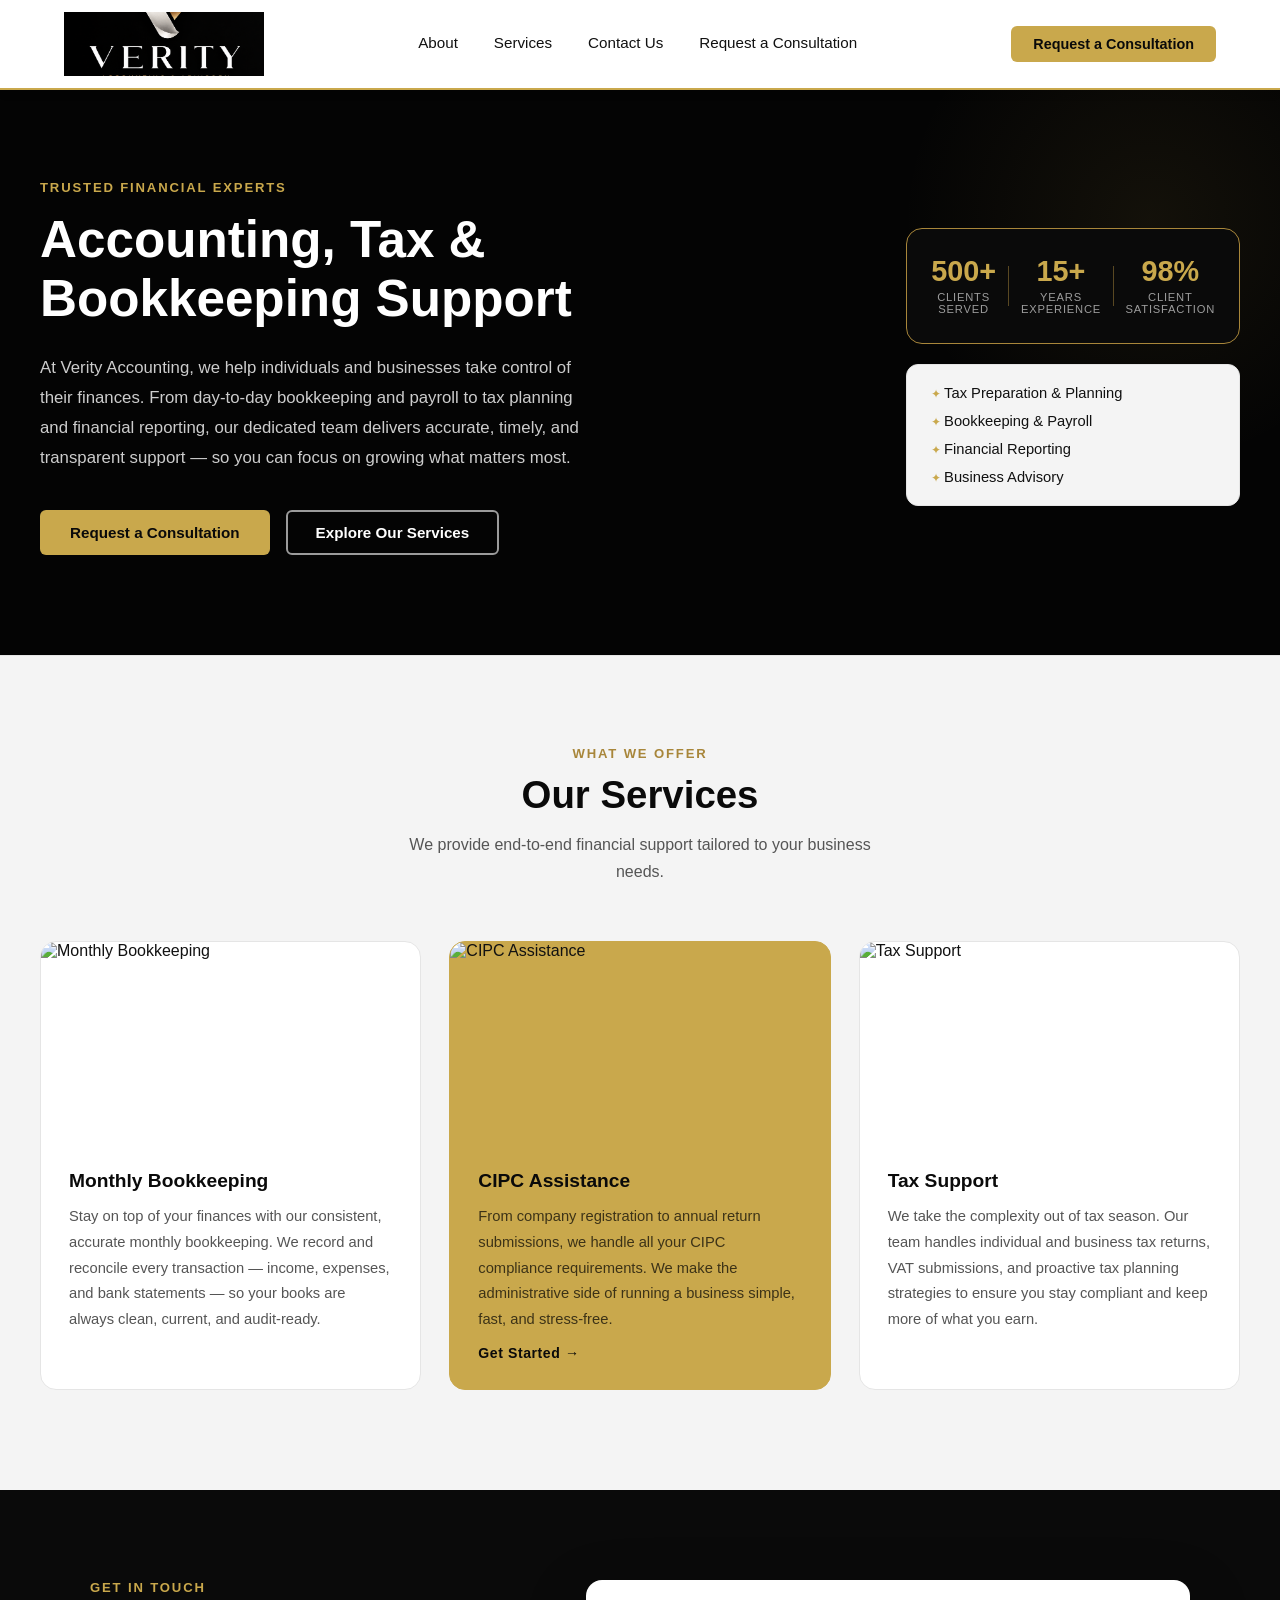
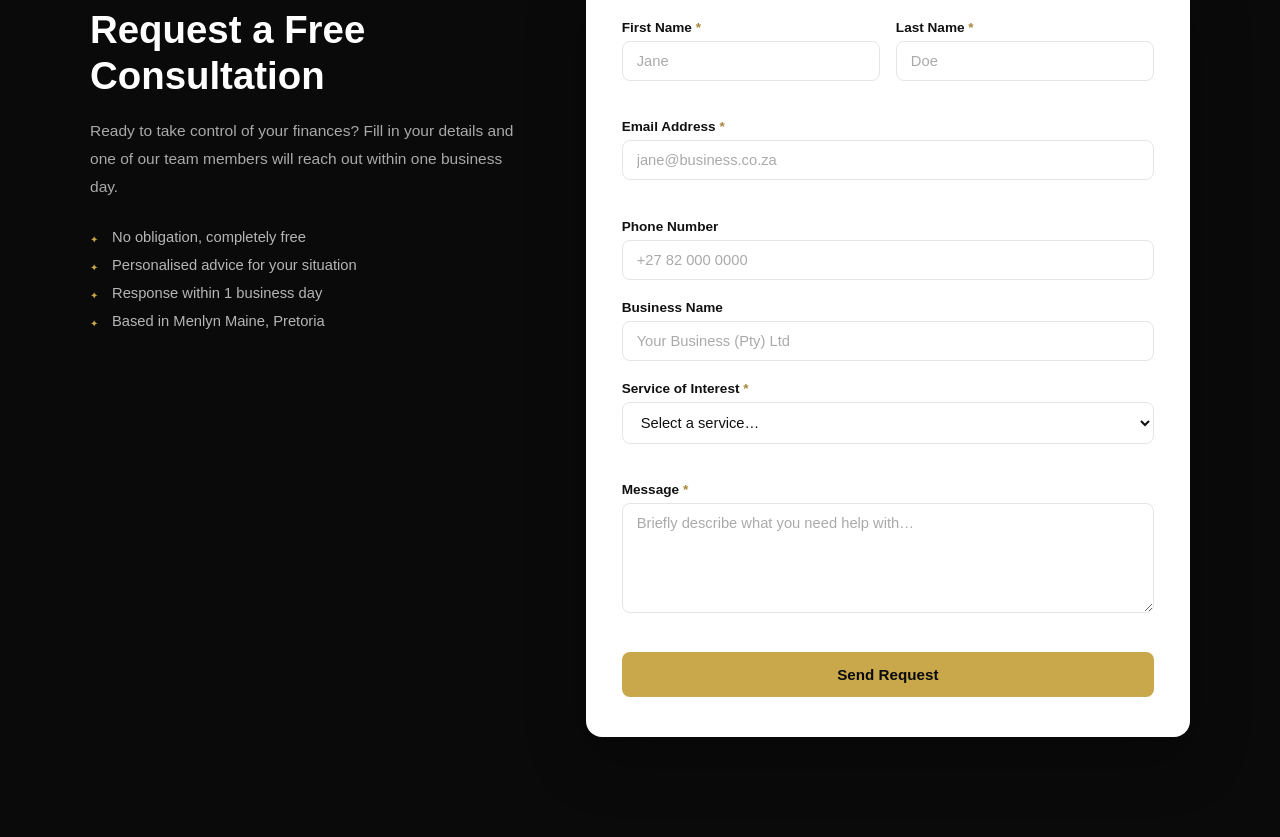
==== index.html @ c32ee987 "inital commit" ====
<!DOCTYPE html>
<html lang="en">
<head>
  <meta charset="UTF-8" />
  <meta name="viewport" content="width=device-width, initial-scale=1.0" />
  <title>Verity Accounting</title>
  <link rel="stylesheet" href="style.css" />
</head>
<body>

  <!-- ===== NAVBAR ===== -->
  <header class="navbar">
    <div class="navbar__container">

      <a href="#" class="navbar__logo">
        <img src="verity accounting firm.png" alt="Verity Accounting Firm" />
      </a>

      <nav class="navbar__links" id="navLinks">
        <a href="about.html">About</a>
        <a href="services.html">Services</a>
        <a href="#contact">Contact Us</a>
        <a href="#consultation" class="mobile-cta">Request a Consultation</a>
      </nav>

      <a href="#consultation" class="navbar__cta">Request a Consultation</a>

      <button class="navbar__toggle" id="navToggle" aria-label="Toggle navigation">
        <span></span>
        <span></span>
        <span></span>
      </button>

    </div>
  </header>

  <!-- ===== HERO ===== -->
  <!-- Photo: Scott Graham / Unsplash (office desk with financials) -->
  <section class="hero" id="home" style="background-image: url('https://images.unsplash.com/photo-1554224155-6726b3ff858f?w=1600&auto=format&fit=crop&q=80');">
    <div class="hero__overlay"></div>
    <div class="hero__container">
      <div class="hero__content">
        <p class="hero__eyebrow">Trusted Financial Experts</p>
        <h1 class="hero__heading">
          Accounting, Tax &amp;<br />Bookkeeping Support
        </h1>
        <p class="hero__description">
          At Verity Accounting, we help individuals and businesses take control of their finances.
          From day-to-day bookkeeping and payroll to tax planning and financial reporting, our
          dedicated team delivers accurate, timely, and transparent support — so you can focus
          on growing what matters most.
        </p>
        <div class="hero__actions">
          <a href="#consultation" class="hero__cta-primary">Request a Consultation</a>
          <a href="services.html" class="hero__cta-secondary">Explore Our Services</a>
        </div>
      </div>

      <!-- Stat block -->
      <div class="hero__visual">
        <div class="hero__card">
          <div class="hero__stat">
            <span class="hero__stat-number">500+</span>
            <span class="hero__stat-label">Clients Served</span>
          </div>
          <div class="hero__divider"></div>
          <div class="hero__stat">
            <span class="hero__stat-number">15+</span>
            <span class="hero__stat-label">Years Experience</span>
          </div>
          <div class="hero__divider"></div>
          <div class="hero__stat">
            <span class="hero__stat-number">98%</span>
            <span class="hero__stat-label">Client Satisfaction</span>
          </div>
        </div>
        <ul class="hero__checklist">
          <li>Tax Preparation &amp; Planning</li>
          <li>Bookkeeping &amp; Payroll</li>
          <li>Financial Reporting</li>
          <li>Business Advisory</li>
        </ul>
      </div>
    </div>
  </section>

  <!-- ===== SERVICES ===== -->
  <section class="services" id="services">
    <div class="services__container">

      <div class="services__header">
        <p class="services__eyebrow">What We Offer</p>
        <h2 class="services__heading">Our Services</h2>
        <p class="services__subtext">
          We provide end-to-end financial support tailored to your business needs.
        </p>
      </div>

      <div class="services__grid">

        <!-- Card 1 — Photo: Mika Baumeister / Unsplash (spreadsheets) -->
        <div class="service-card">
          <div class="service-card__img">
            <img src="https://images.unsplash.com/photo-1460925895917-afdab827c52f?w=600&auto=format&fit=crop&q=80" alt="Monthly Bookkeeping" />
          </div>
          <div class="service-card__body">
            <h3 class="service-card__title">Monthly Bookkeeping</h3>
            <p class="service-card__desc">
              Stay on top of your finances with our consistent, accurate monthly bookkeeping.
              We record and reconcile every transaction — income, expenses, and bank statements —
              so your books are always clean, current, and audit-ready.
            </p>
          </div>
        </div>

        <!-- Card 2 — featured — Photo: Cytonn Photography / Unsplash (business meeting) -->
        <div class="service-card service-card--featured">
          <div class="service-card__img">
            <img src="https://images.unsplash.com/photo-1542744173-8e7e53415bb0?w=600&auto=format&fit=crop&q=80" alt="CIPC Assistance" />
          </div>
          <div class="service-card__body">
            <h3 class="service-card__title">CIPC Assistance</h3>
            <p class="service-card__desc">
              From company registration to annual return submissions, we handle all your CIPC
              compliance requirements. We make the administrative side of running a business
              simple, fast, and stress-free.
            </p>
            <a href="#consultation" class="service-card__link">Get Started →</a>
          </div>
        </div>

        <!-- Card 3 — Photo: Nataliya Vaitkevich / Pexels (tax documents) -->
        <div class="service-card">
          <div class="service-card__img">
            <img src="https://images.unsplash.com/photo-1586281380349-632531db7ed4?w=600&auto=format&fit=crop&q=80" alt="Tax Support" />
          </div>
          <div class="service-card__body">
            <h3 class="service-card__title">Tax Support</h3>
            <p class="service-card__desc">
              We take the complexity out of tax season. Our team handles individual and business
              tax returns, VAT submissions, and proactive tax planning strategies to ensure
              you stay compliant and keep more of what you earn.
            </p>
          </div>
        </div>

      </div>
    </div>
  </section>

  <!-- ===== CONSULTATION FORM ===== -->
  <section class="consultation" id="consultation">
    <div class="consultation__container">

      <div class="consultation__info">
        <p class="consultation__eyebrow">Get In Touch</p>
        <h2 class="consultation__heading">Request a Free Consultation</h2>
        <p class="consultation__text">
          Ready to take control of your finances? Fill in your details and one of our
          team members will reach out within one business day.
        </p>
        <ul class="consultation__benefits">
          <li>No obligation, completely free</li>
          <li>Personalised advice for your situation</li>
          <li>Response within 1 business day</li>
          <li>Based in Menlyn Maine, Pretoria</li>
        </ul>
      </div>

      <div class="consultation__form-wrap">
        <form class="consult-form" id="consultForm" novalidate>

          <div class="consult-form__row">
            <div class="consult-form__field">
              <label for="firstName">First Name <span aria-hidden="true">*</span></label>
              <input type="text" id="firstName" name="firstName" placeholder="Jane" required />
              <span class="consult-form__error" id="firstNameError"></span>
            </div>
            <div class="consult-form__field">
              <label for="lastName">Last Name <span aria-hidden="true">*</span></label>
              <input type="text" id="lastName" name="lastName" placeholder="Doe" required />
              <span class="consult-form__error" id="lastNameError"></span>
            </div>
          </div>

          <div class="consult-form__field">
            <label for="email">Email Address <span aria-hidden="true">*</span></label>
            <input type="email" id="email" name="email" placeholder="jane@business.co.za" required />
            <span class="consult-form__error" id="emailError"></span>
          </div>

          <div class="consult-form__field">
            <label for="phone">Phone Number</label>
            <input type="tel" id="phone" name="phone" placeholder="+27 82 000 0000" />
          </div>

          <div class="consult-form__field">
            <label for="businessName">Business Name</label>
            <input type="text" id="businessName" name="businessName" placeholder="Your Business (Pty) Ltd" />
          </div>

          <div class="consult-form__field">
            <label for="service">Service of Interest <span aria-hidden="true">*</span></label>
            <select id="service" name="service" required>
              <option value="" disabled selected>Select a service…</option>
              <option value="Monthly Bookkeeping">Monthly Bookkeeping</option>
              <option value="Tax Support">Tax Support</option>
              <option value="CIPC Assistance">CIPC Assistance</option>
              <option value="Cloud Accounting">Cloud Accounting</option>
              <option value="Auditing & Assurance">Auditing &amp; Assurance</option>
              <option value="Advisory">Advisory</option>
              <option value="Virtual CFO Services">Virtual CFO Services</option>
              <option value="Other / Not Sure">Other / Not Sure</option>
            </select>
            <span class="consult-form__error" id="serviceError"></span>
          </div>

          <div class="consult-form__field">
            <label for="message">Message <span aria-hidden="true">*</span></label>
            <textarea id="message" name="message" rows="4" placeholder="Briefly describe what you need help with…" required></textarea>
            <span class="consult-form__error" id="messageError"></span>
          </div>

          <button type="submit" class="consult-form__submit" id="submitBtn">
            <span class="consult-form__submit-text">Send Request</span>
            <span class="consult-form__submit-loader" aria-hidden="true"></span>
          </button>

          <!-- Success / error feedback -->
          <div class="consult-form__feedback consult-form__feedback--success" id="formSuccess" role="alert" aria-live="polite" hidden>
            ✅ Thank you! We've received your request and will be in touch within one business day.
          </div>
          <div class="consult-form__feedback consult-form__feedback--error" id="formError" role="alert" aria-live="polite" hidden>
            ⚠️ Something went wrong. Please try again or email us directly.
          </div>

        </form>
      </div>

    </div>
  </section>

  <script type="module" src="script.js"></script>
</body>
</html>
---- style.css ----
/* ===== COLOUR TOKENS ===== */
:root {
  --black:       #0a0a0a;
  --black-soft:  #111111;
  --gold:        #c9a84c;
  --gold-light:  #e2c06a;
  --gold-dark:   #a8863a;
  --white:       #ffffff;
  --grey-light:  #f4f4f4;
  --grey-border: #e5e5e5;
  --text-main:   #111111;
  --text-muted:  #555555;
}

/* ===== RESET & BASE ===== */
*, *::before, *::after {
  box-sizing: border-box;
  margin: 0;
  padding: 0;
}

body {
  font-family: 'Segoe UI', Arial, sans-serif;
  background: var(--white);
  color: var(--text-main);
}

/* ===== NAVBAR ===== */
.navbar {
  position: sticky;
  top: 0;
  z-index: 1000;
  background: var(--white);
  border-bottom: 2px solid var(--gold);
  box-shadow: 0 2px 12px rgba(0, 0, 0, 0.06);
}

.navbar__container {
  max-width: 1200px;
  margin: 0 auto;
  padding: 0 24px;
  height: 88px;
  display: flex;
  align-items: center;
  justify-content: space-between;
  gap: 24px;
}

/* Logo */
.navbar__logo img {
  height: 64px;
  width: 200px;
  display: block;
  object-fit: cover;
  object-position: center;
}

/* Nav links */
.navbar__links {
  display: flex;
  align-items: center;
  gap: 36px;
}

.navbar__links a {
  text-decoration: none;
  color: var(--text-main);
  font-size: 0.95rem;
  font-weight: 500;
  position: relative;
  padding-bottom: 4px;
  transition: color 0.25s;
}

/* Gold underline hover */
.navbar__links a::after {
  content: '';
  position: absolute;
  left: 0;
  bottom: 0;
  width: 0;
  height: 2px;
  background: var(--gold);
  border-radius: 2px;
  transition: width 0.25s ease;
}

.navbar__links a:hover {
  color: var(--gold-dark);
}

.navbar__links a:hover::after {
  width: 100%;
}

/* CTA Button */
.navbar__cta {
  text-decoration: none;
  background: var(--gold);
  color: var(--black);
  font-size: 0.9rem;
  font-weight: 700;
  padding: 10px 22px;
  border-radius: 6px;
  white-space: nowrap;
  transition: background 0.25s, transform 0.15s;
}

.navbar__cta:hover {
  background: var(--gold-light);
  transform: translateY(-1px);
}

.navbar__cta:active {
  transform: translateY(0);
}

/* ===== HAMBURGER (mobile) ===== */
.navbar__toggle {
  display: none;
  flex-direction: column;
  justify-content: center;
  gap: 5px;
  background: none;
  border: none;
  cursor: pointer;
  padding: 6px;
  width: 38px;
  height: 38px;
}

.navbar__toggle span {
  display: block;
  width: 24px;
  height: 2px;
  background: var(--black);
  border-radius: 2px;
  transition: transform 0.3s, opacity 0.3s;
}

/* Hamburger → X */
.navbar__toggle.open span:nth-child(1) {
  transform: translateY(7px) rotate(45deg);
}
.navbar__toggle.open span:nth-child(2) {
  opacity: 0;
}
.navbar__toggle.open span:nth-child(3) {
  transform: translateY(-7px) rotate(-45deg);
}

/* ===== RESPONSIVE NAVBAR ===== */
@media (max-width: 768px) {
  .navbar__toggle {
    display: flex;
  }

  .navbar__links {
    display: none;
    flex-direction: column;
    align-items: flex-start;
    gap: 0;
    position: absolute;
    top: 88px;
    left: 0;
    right: 0;
    background: var(--white);
    border-bottom: 2px solid var(--gold);
    padding: 16px 24px 20px;
  }

  .navbar__links.open {
    display: flex;
  }

  .navbar__links a {
    padding: 12px 0;
    width: 100%;
    border-bottom: 1px solid var(--grey-border);
    color: var(--text-main);
  }

  .navbar__links a:last-child {
    border-bottom: none;
  }

  .navbar__cta {
    display: none;
  }

  /* CTA inside mobile menu */
  .navbar__links .mobile-cta {
    display: inline-block;
    margin-top: 12px;
    background: var(--gold);
    color: var(--black);
    font-weight: 700;
    padding: 10px 20px;
    border-radius: 6px;
    text-align: center;
    width: 100%;
    border-bottom: none;
  }

  .navbar__links .mobile-cta:hover {
    background: var(--gold-light);
  }

  .navbar__links .mobile-cta::after {
    display: none;
  }
}

/* ===== HERO ===== */
.hero {
  background-color: var(--black);
  background-size: cover;
  background-position: center;
  background-repeat: no-repeat;
  color: var(--white);
  padding: 90px 24px 100px;
  overflow: hidden;
  position: relative;
  border-bottom: 1px solid var(--grey-border);
}

/* Dark overlay so text stays readable over photo */
.hero__overlay {
  position: absolute;
  inset: 0;
  background: rgba(0, 0, 0, 0.62);
  z-index: 0;
}

/* Subtle gold glow */
.hero::before {
  content: '';
  position: absolute;
  top: -120px;
  right: -120px;
  width: 500px;
  height: 500px;
  background: radial-gradient(circle, rgba(201,168,76,0.08) 0%, transparent 70%);
  pointer-events: none;
  z-index: 1;
}

.hero__container {
  max-width: 1200px;
  margin: 0 auto;
  display: flex;
  align-items: center;
  gap: 60px;
  position: relative;
  z-index: 2;
}

/* Left — text content */
.hero__content {
  flex: 1;
  min-width: 0;
}

.hero__eyebrow {
  font-size: 0.82rem;
  font-weight: 700;
  letter-spacing: 0.14em;
  text-transform: uppercase;
  color: var(--gold);
  margin-bottom: 16px;
}

.hero__heading {
  font-size: clamp(2rem, 4vw, 3.2rem);
  font-weight: 800;
  line-height: 1.15;
  margin-bottom: 24px;
  color: var(--white);
}

.hero__heading span {
  color: var(--gold);
}

.hero__description {
  font-size: 1.05rem;
  line-height: 1.8;
  color: rgba(255,255,255,0.8);
  max-width: 540px;
  margin-bottom: 36px;
}

/* CTA buttons */
.hero__actions {
  display: flex;
  flex-wrap: wrap;
  gap: 16px;
  align-items: center;
}

.hero__cta-primary {
  text-decoration: none;
  background: var(--gold);
  color: var(--black);
  font-size: 0.95rem;
  font-weight: 700;
  padding: 14px 30px;
  border-radius: 6px;
  transition: background 0.25s, transform 0.15s;
  white-space: nowrap;
}

.hero__cta-primary:hover {
  background: var(--gold-light);
  transform: translateY(-2px);
}

.hero__cta-primary:active {
  transform: translateY(0);
}

.hero__cta-secondary {
  text-decoration: none;
  color: var(--white);
  font-size: 0.95rem;
  font-weight: 600;
  border: 2px solid rgba(255,255,255,0.6);
  padding: 12px 28px;
  border-radius: 6px;
  transition: border-color 0.25s, color 0.25s, background 0.25s;
  white-space: nowrap;
}

.hero__cta-secondary:hover {
  border-color: var(--gold);
  color: var(--gold);
  background: rgba(201,168,76,0.08);
}

/* Right — visual panel */
.hero__visual {
  flex: 0 0 320px;
  display: flex;
  flex-direction: column;
  gap: 20px;
}

/* Stats card */
.hero__card {
  background: var(--black);
  border: 1px solid var(--gold-dark);
  border-radius: 16px;
  padding: 28px 24px;
  display: flex;
  justify-content: space-around;
  align-items: center;
  gap: 12px;
}

.hero__stat {
  text-align: center;
}

.hero__stat-number {
  display: block;
  font-size: 1.8rem;
  font-weight: 800;
  color: var(--gold);
  line-height: 1;
}

.hero__stat-label {
  display: block;
  font-size: 0.7rem;
  color: rgba(255,255,255,0.6);
  margin-top: 5px;
  text-transform: uppercase;
  letter-spacing: 0.07em;
}

.hero__divider {
  width: 1px;
  height: 40px;
  background: var(--gold-dark);
  opacity: 0.5;
}

/* Checklist */
.hero__checklist {
  list-style: none;
  background: var(--grey-light);
  border: 1px solid var(--grey-border);
  border-radius: 12px;
  padding: 20px 24px;
  display: flex;
  flex-direction: column;
  gap: 12px;
}

.hero__checklist li {
  font-size: 0.92rem;
  color: var(--text-main);
  font-weight: 500;
}

.hero__checklist li::before {
  content: '✦ ';
  color: var(--gold);
  font-size: 0.75rem;
}

/* ===== HERO RESPONSIVE ===== */
@media (max-width: 900px) {
  .hero__container {
    flex-direction: column;
    gap: 40px;
  }

  .hero__visual {
    flex: unset;
    width: 100%;
  }

  .hero__card {
    justify-content: space-evenly;
  }
}

@media (max-width: 480px) {
  .hero {
    padding: 60px 20px 70px;
  }

  .hero__actions {
    flex-direction: column;
    align-items: stretch;
  }

  .hero__cta-primary,
  .hero__cta-secondary {
    text-align: center;
  }
}

/* ===== SERVICES ===== */
.services {
  background: var(--grey-light);
  padding: 90px 24px 100px;
}

.services__container {
  max-width: 1200px;
  margin: 0 auto;
}

/* Section header */
.services__header {
  text-align: center;
  margin-bottom: 56px;
}

.services__eyebrow {
  font-size: 0.82rem;
  font-weight: 700;
  letter-spacing: 0.14em;
  text-transform: uppercase;
  color: var(--gold-dark);
  margin-bottom: 12px;
}

.services__heading {
  font-size: clamp(1.8rem, 3vw, 2.6rem);
  font-weight: 800;
  color: var(--black);
  margin-bottom: 14px;
}

.services__subtext {
  font-size: 1rem;
  color: var(--text-muted);
  max-width: 480px;
  margin: 0 auto;
  line-height: 1.7;
}

/* Cards grid */
.services__grid {
  display: grid;
  grid-template-columns: repeat(3, 1fr);
  gap: 28px;
}

/* Base card */
.service-card {
  background: var(--white);
  border: 1px solid var(--grey-border);
  border-radius: 16px;
  overflow: hidden;
  display: flex;
  flex-direction: column;
  transition: transform 0.25s, border-color 0.25s, box-shadow 0.25s;
}

.service-card:hover {
  transform: translateY(-6px);
  border-color: var(--gold);
  box-shadow: 0 12px 36px rgba(201, 168, 76, 0.15);
}

/* Card image */
.service-card__img {
  width: 100%;
  height: 200px;
  overflow: hidden;
}

.service-card__img img {
  width: 100%;
  height: 100%;
  object-fit: cover;
  display: block;
  transition: transform 0.4s ease;
}

.service-card:hover .service-card__img img {
  transform: scale(1.05);
}

/* Card body */
.service-card__body {
  padding: 28px;
  display: flex;
  flex-direction: column;
  gap: 12px;
  flex: 1;
}

/* Featured (middle) card */
.service-card--featured {
  background: var(--gold);
  border-color: var(--gold);
}

.service-card--featured:hover {
  border-color: var(--gold-light);
  box-shadow: 0 12px 36px rgba(201, 168, 76, 0.35);
}
.service-card__title {
  font-size: 1.2rem;
  font-weight: 700;
  color: var(--black);
}

.service-card--featured .service-card__title {
  color: var(--black);
}

/* Description */
.service-card__desc {
  font-size: 0.92rem;
  line-height: 1.75;
  color: var(--text-muted);
  flex: 1;
}

.service-card--featured .service-card__desc {
  color: rgba(0, 0, 0, 0.7);
}

/* Link */
.service-card__link {
  text-decoration: none;
  font-size: 0.88rem;
  font-weight: 700;
  color: var(--gold-dark);
  letter-spacing: 0.04em;
  transition: color 0.2s, letter-spacing 0.2s;
  align-self: flex-start;
}

.service-card__link:hover {
  color: var(--gold);
  letter-spacing: 0.08em;
}

.service-card--featured .service-card__link {
  color: var(--black);
}

.service-card--featured .service-card__link:hover {
  color: var(--black-soft);
}

/* ===== SERVICES RESPONSIVE ===== */
@media (max-width: 900px) {
  .services__grid {
    grid-template-columns: 1fr;
    max-width: 480px;
    margin: 0 auto;
  }
}

/* ===== CONSULTATION FORM ===== */
.consultation {
  background: var(--black);
  padding: 90px 24px 100px;
}

.consultation__container {
  max-width: 1100px;
  margin: 0 auto;
  display: grid;
  grid-template-columns: 1fr 1.4fr;
  gap: 64px;
  align-items: start;
}

/* Left info panel */
.consultation__eyebrow {
  font-size: 0.82rem;
  font-weight: 700;
  letter-spacing: 0.14em;
  text-transform: uppercase;
  color: var(--gold);
  margin-bottom: 12px;
}

.consultation__heading {
  font-size: clamp(1.7rem, 3vw, 2.4rem);
  font-weight: 800;
  color: var(--white);
  margin-bottom: 18px;
  line-height: 1.2;
}

.consultation__text {
  font-size: 0.97rem;
  line-height: 1.8;
  color: rgba(255,255,255,0.65);
  margin-bottom: 28px;
}

.consultation__benefits {
  list-style: none;
  display: flex;
  flex-direction: column;
  gap: 12px;
}

.consultation__benefits li {
  font-size: 0.92rem;
  color: rgba(255,255,255,0.7);
  padding-left: 22px;
  position: relative;
}

.consultation__benefits li::before {
  content: '✦';
  position: absolute;
  left: 0;
  color: var(--gold);
  font-size: 0.65rem;
  top: 4px;
}

/* Form wrapper */
.consultation__form-wrap {
  background: var(--white);
  border-radius: 16px;
  padding: 40px 36px;
  box-shadow: 0 20px 60px rgba(0,0,0,0.3);
}

/* Form layout */
.consult-form {
  display: flex;
  flex-direction: column;
  gap: 20px;
}

.consult-form__row {
  display: grid;
  grid-template-columns: 1fr 1fr;
  gap: 16px;
}

.consult-form__field {
  display: flex;
  flex-direction: column;
  gap: 6px;
}

.consult-form__field label {
  font-size: 0.85rem;
  font-weight: 600;
  color: var(--text-main);
}

.consult-form__field label span {
  color: var(--gold-dark);
}

.consult-form__field input,
.consult-form__field select,
.consult-form__field textarea {
  padding: 11px 14px;
  border: 1.5px solid var(--grey-border);
  border-radius: 8px;
  font-size: 0.92rem;
  font-family: inherit;
  color: var(--text-main);
  background: var(--white);
  transition: border-color 0.2s, box-shadow 0.2s;
  outline: none;
  width: 100%;
}

.consult-form__field input:focus,
.consult-form__field select:focus,
.consult-form__field textarea:focus {
  border-color: var(--gold);
  box-shadow: 0 0 0 3px rgba(201,168,76,0.15);
}

.consult-form__field input::placeholder,
.consult-form__field textarea::placeholder {
  color: #aaa;
}

.consult-form__field textarea {
  resize: vertical;
  min-height: 110px;
}

/* Inline errors */
.consult-form__error {
  font-size: 0.78rem;
  color: #c0392b;
  font-weight: 500;
  min-height: 1em;
}

/* Submit button */
.consult-form__submit {
  background: var(--gold);
  color: var(--black);
  font-size: 0.95rem;
  font-weight: 700;
  padding: 14px 24px;
  border: none;
  border-radius: 8px;
  cursor: pointer;
  transition: background 0.25s, transform 0.15s;
  display: flex;
  align-items: center;
  justify-content: center;
  gap: 10px;
  position: relative;
}

.consult-form__submit:hover:not(:disabled) {
  background: var(--gold-light);
  transform: translateY(-2px);
}

.consult-form__submit:disabled {
  opacity: 0.7;
  cursor: not-allowed;
}

/* Spinner */
.consult-form__submit-loader {
  display: none;
  width: 16px;
  height: 16px;
  border: 2px solid rgba(0,0,0,0.2);
  border-top-color: var(--black);
  border-radius: 50%;
  animation: spin 0.7s linear infinite;
}

.consult-form__submit.loading .consult-form__submit-loader {
  display: block;
}

@keyframes spin {
  to { transform: rotate(360deg); }
}

/* Feedback messages */
.consult-form__feedback {
  padding: 14px 16px;
  border-radius: 8px;
  font-size: 0.9rem;
  font-weight: 500;
  line-height: 1.6;
}

.consult-form__feedback--success {
  background: #eafaf1;
  border: 1px solid #a9dfbf;
  color: #1e8449;
}

.consult-form__feedback--error {
  background: #fdedec;
  border: 1px solid #f5b7b1;
  color: #c0392b;
}

/* ===== FORM RESPONSIVE ===== */
@media (max-width: 900px) {
  .consultation__container {
    grid-template-columns: 1fr;
    gap: 40px;
  }

  .consultation__form-wrap {
    padding: 28px 20px;
  }
}

@media (max-width: 520px) {
  .consult-form__row {
    grid-template-columns: 1fr;
  }
}
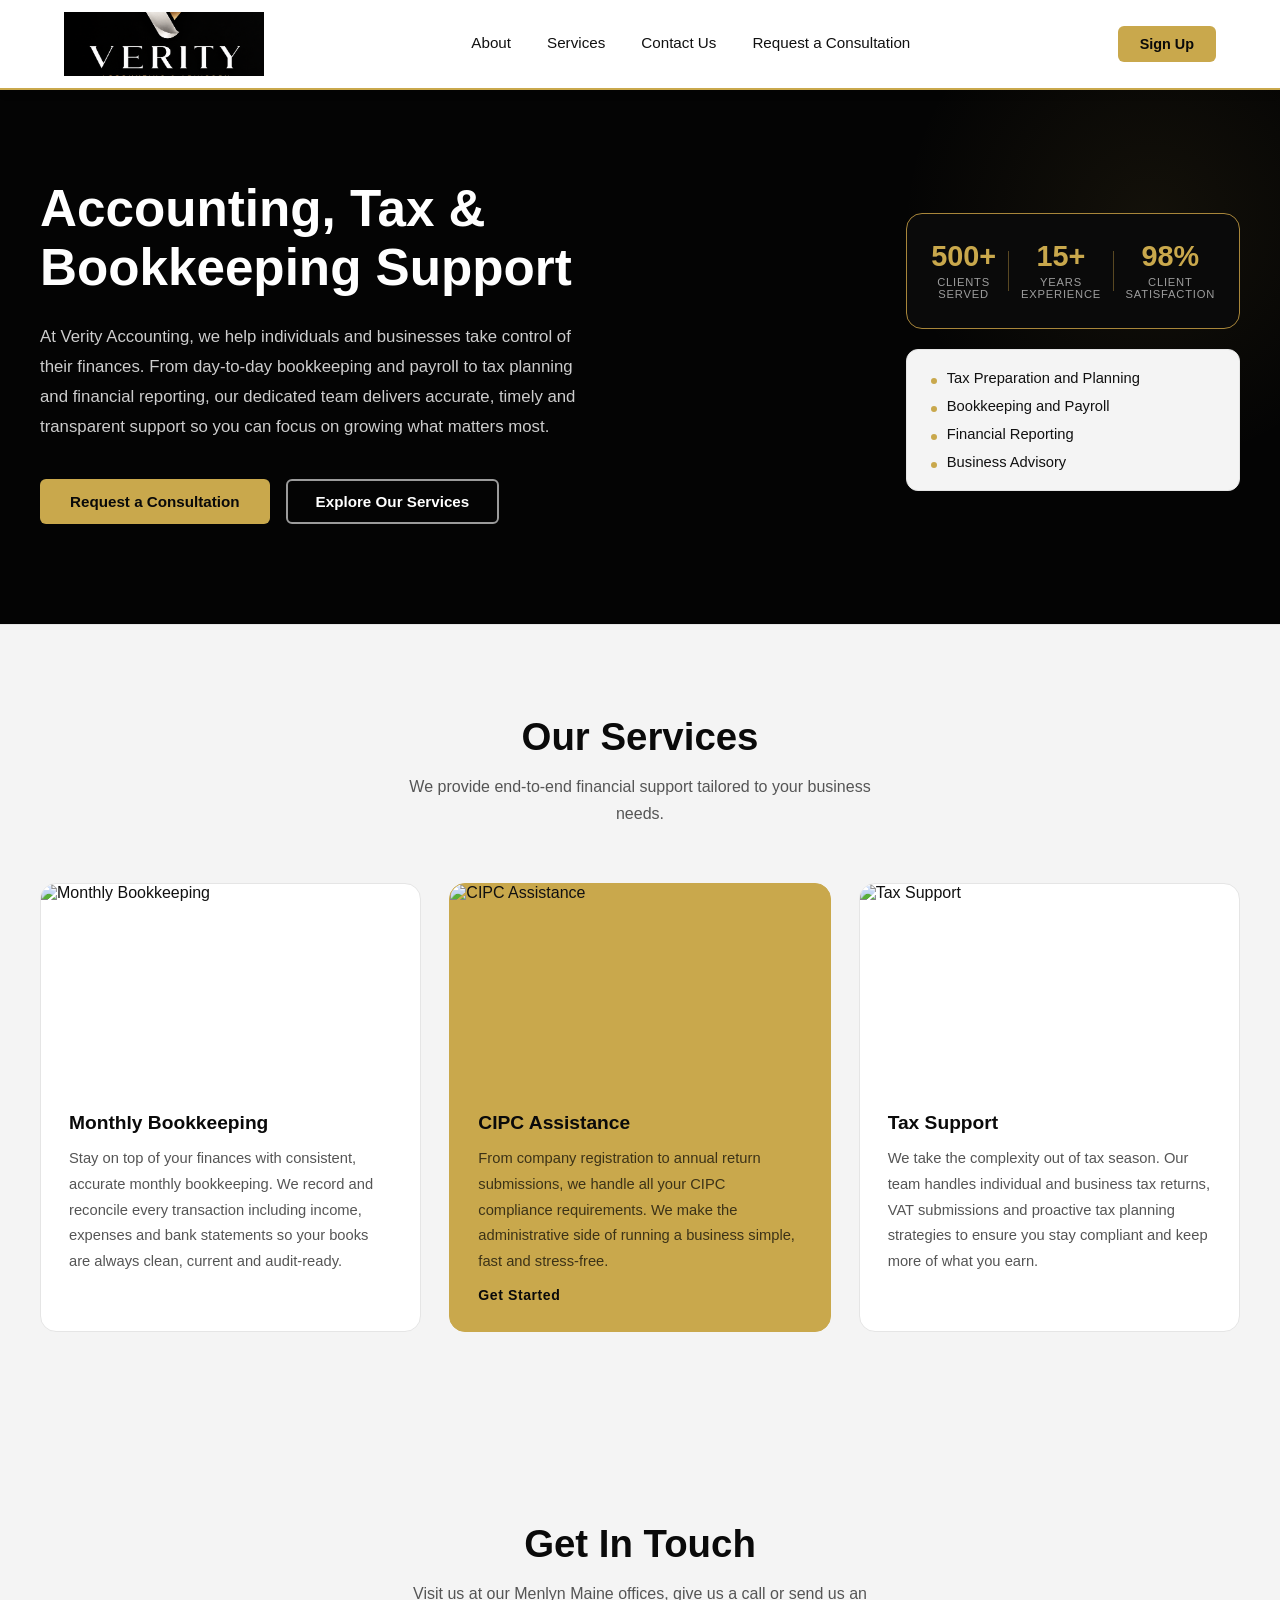
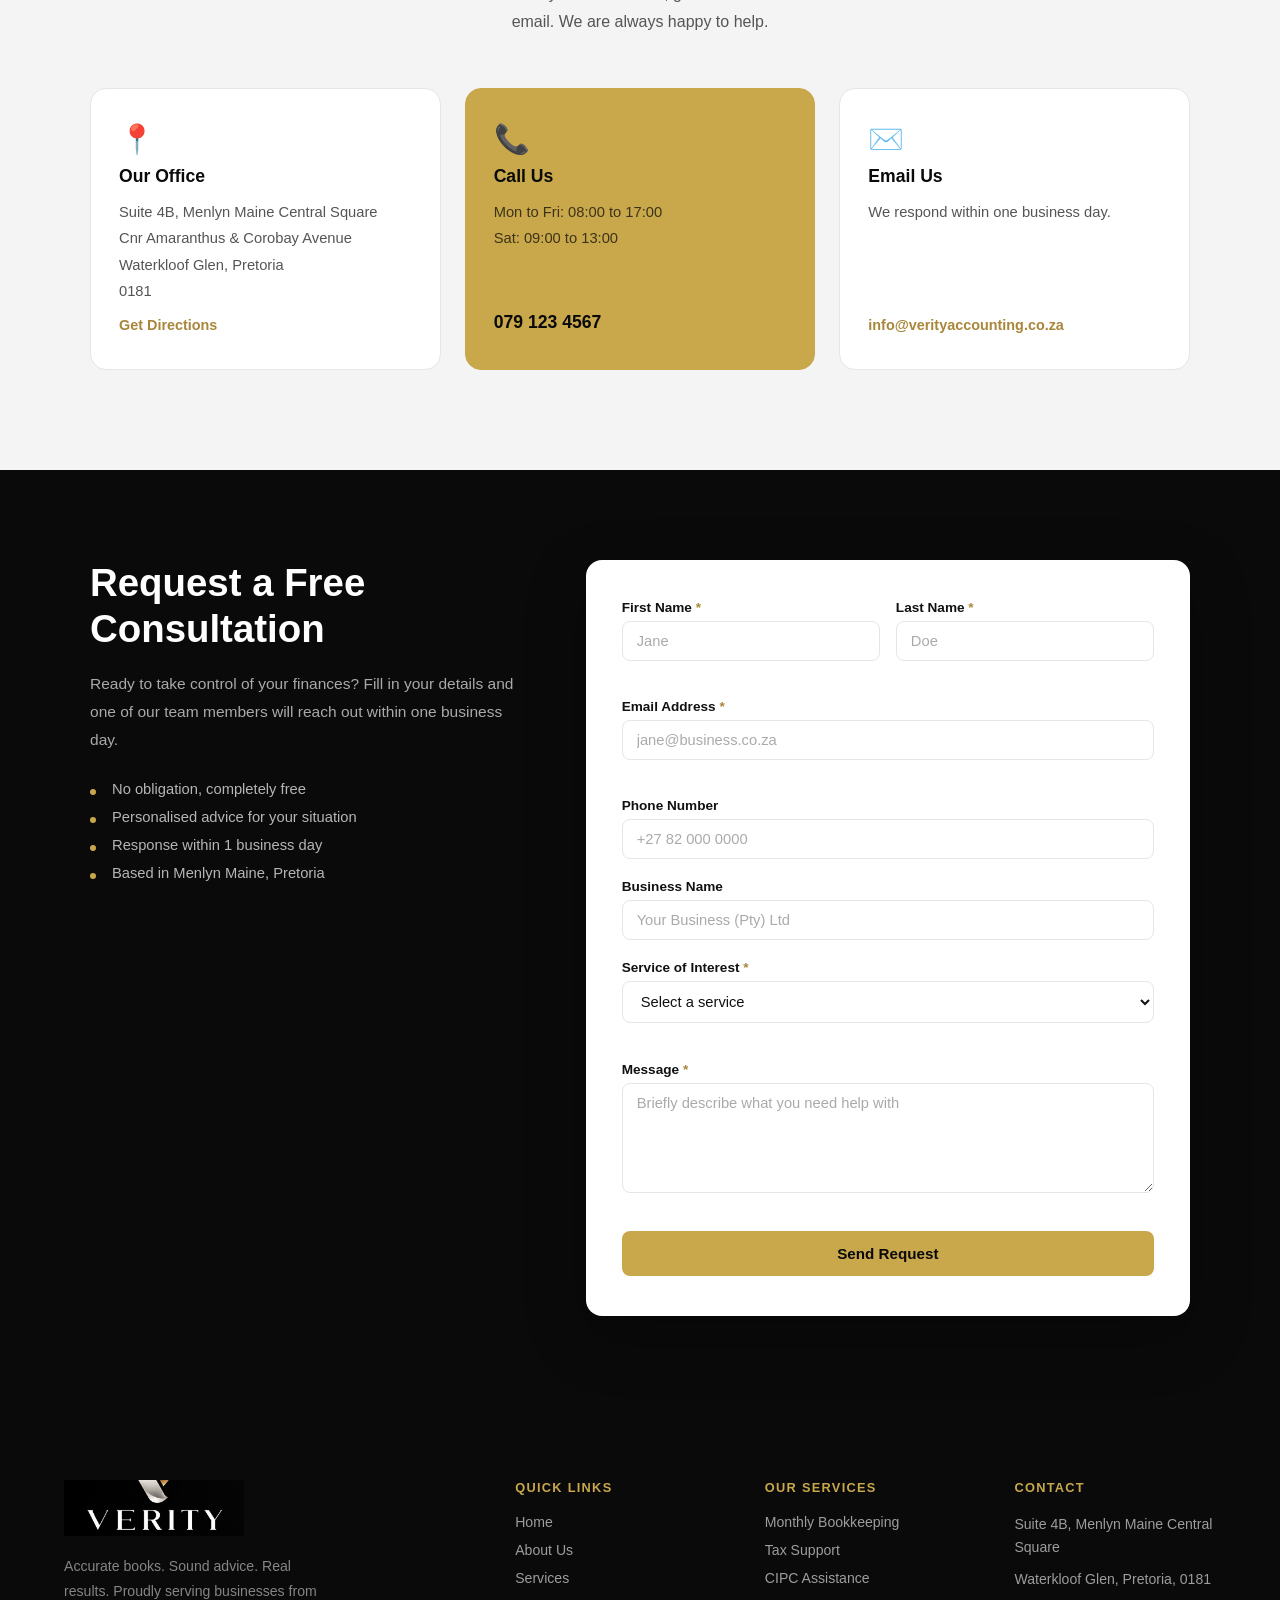
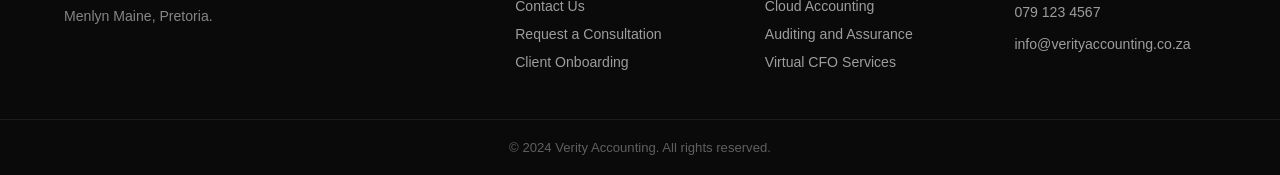
==== commit 80714d99: "added a form" ====
--- a/index.html
+++ b/index.html
@@ -8,7 +8,7 @@
 </head>
 <body>
 
-  <!-- ===== NAVBAR ===== -->
+  <!-- NAVBAR -->
   <header class="navbar">
     <div class="navbar__container">
 
@@ -23,7 +23,7 @@
         <a href="#consultation" class="mobile-cta">Request a Consultation</a>
       </nav>
 
-      <a href="#consultation" class="navbar__cta">Request a Consultation</a>
+      <a href="onboarding.html" class="navbar__cta">Sign Up</a>
 
       <button class="navbar__toggle" id="navToggle" aria-label="Toggle navigation">
         <span></span>
@@ -34,20 +34,18 @@
     </div>
   </header>
 
-  <!-- ===== HERO ===== -->
-  <!-- Photo: Scott Graham / Unsplash (office desk with financials) -->
+  <!-- HERO -->
   <section class="hero" id="home" style="background-image: url('https://images.unsplash.com/photo-1554224155-6726b3ff858f?w=1600&auto=format&fit=crop&q=80');">
     <div class="hero__overlay"></div>
     <div class="hero__container">
       <div class="hero__content">
-        <p class="hero__eyebrow">Trusted Financial Experts</p>
         <h1 class="hero__heading">
           Accounting, Tax &amp;<br />Bookkeeping Support
         </h1>
         <p class="hero__description">
           At Verity Accounting, we help individuals and businesses take control of their finances.
           From day-to-day bookkeeping and payroll to tax planning and financial reporting, our
-          dedicated team delivers accurate, timely, and transparent support — so you can focus
+          dedicated team delivers accurate, timely and transparent support so you can focus
           on growing what matters most.
         </p>
         <div class="hero__actions">
@@ -56,7 +54,6 @@
         </div>
       </div>
 
-      <!-- Stat block -->
       <div class="hero__visual">
         <div class="hero__card">
           <div class="hero__stat">
@@ -75,8 +72,8 @@
           </div>
         </div>
         <ul class="hero__checklist">
-          <li>Tax Preparation &amp; Planning</li>
-          <li>Bookkeeping &amp; Payroll</li>
+          <li>Tax Preparation and Planning</li>
+          <li>Bookkeeping and Payroll</li>
           <li>Financial Reporting</li>
           <li>Business Advisory</li>
         </ul>
@@ -84,12 +81,11 @@
     </div>
   </section>
 
-  <!-- ===== SERVICES ===== -->
+  <!-- SERVICES -->
   <section class="services" id="services">
     <div class="services__container">
 
       <div class="services__header">
-        <p class="services__eyebrow">What We Offer</p>
         <h2 class="services__heading">Our Services</h2>
         <p class="services__subtext">
           We provide end-to-end financial support tailored to your business needs.
@@ -98,7 +94,6 @@
 
       <div class="services__grid">
 
-        <!-- Card 1 — Photo: Mika Baumeister / Unsplash (spreadsheets) -->
         <div class="service-card">
           <div class="service-card__img">
             <img src="https://images.unsplash.com/photo-1460925895917-afdab827c52f?w=600&auto=format&fit=crop&q=80" alt="Monthly Bookkeeping" />
@@ -106,14 +101,13 @@
           <div class="service-card__body">
             <h3 class="service-card__title">Monthly Bookkeeping</h3>
             <p class="service-card__desc">
-              Stay on top of your finances with our consistent, accurate monthly bookkeeping.
-              We record and reconcile every transaction — income, expenses, and bank statements —
-              so your books are always clean, current, and audit-ready.
+              Stay on top of your finances with consistent, accurate monthly bookkeeping.
+              We record and reconcile every transaction including income, expenses and bank
+              statements so your books are always clean, current and audit-ready.
             </p>
           </div>
         </div>
 
-        <!-- Card 2 — featured — Photo: Cytonn Photography / Unsplash (business meeting) -->
         <div class="service-card service-card--featured">
           <div class="service-card__img">
             <img src="https://images.unsplash.com/photo-1542744173-8e7e53415bb0?w=600&auto=format&fit=crop&q=80" alt="CIPC Assistance" />
@@ -123,13 +117,12 @@
             <p class="service-card__desc">
               From company registration to annual return submissions, we handle all your CIPC
               compliance requirements. We make the administrative side of running a business
-              simple, fast, and stress-free.
+              simple, fast and stress-free.
             </p>
-            <a href="#consultation" class="service-card__link">Get Started →</a>
-          </div>
-        </div>
-
-        <!-- Card 3 — Photo: Nataliya Vaitkevich / Pexels (tax documents) -->
+            <a href="#consultation" class="service-card__link">Get Started</a>
+          </div>
+        </div>
+
         <div class="service-card">
           <div class="service-card__img">
             <img src="https://images.unsplash.com/photo-1586281380349-632531db7ed4?w=600&auto=format&fit=crop&q=80" alt="Tax Support" />
@@ -138,7 +131,7 @@
             <h3 class="service-card__title">Tax Support</h3>
             <p class="service-card__desc">
               We take the complexity out of tax season. Our team handles individual and business
-              tax returns, VAT submissions, and proactive tax planning strategies to ensure
+              tax returns, VAT submissions and proactive tax planning strategies to ensure
               you stay compliant and keep more of what you earn.
             </p>
           </div>
@@ -148,12 +141,64 @@
     </div>
   </section>
 
-  <!-- ===== CONSULTATION FORM ===== -->
+  <!-- CONTACT -->
+  <section class="contact" id="contact">
+    <div class="contact__container">
+
+      <div class="contact__header">
+        <h2 class="contact__heading">Get In Touch</h2>
+        <p class="contact__subtext">
+          Visit us at our Menlyn Maine offices, give us a call or send us an email.
+          We are always happy to help.
+        </p>
+      </div>
+
+      <div class="contact__grid">
+
+        <div class="contact-card">
+          <div class="contact-card__icon">📍</div>
+          <h3 class="contact-card__title">Our Office</h3>
+          <p class="contact-card__detail">
+            Suite 4B, Menlyn Maine Central Square<br />
+            Cnr Amaranthus &amp; Corobay Avenue<br />
+            Waterkloof Glen, Pretoria<br />
+            0181
+          </p>
+          <a
+            href="https://maps.google.com/?q=Menlyn+Maine+Central+Square+Pretoria"
+            target="_blank"
+            rel="noopener noreferrer"
+            class="contact-card__link">Get Directions</a>
+        </div>
+
+        <div class="contact-card contact-card--featured">
+          <div class="contact-card__icon">📞</div>
+          <h3 class="contact-card__title">Call Us</h3>
+          <p class="contact-card__detail">
+            Mon to Fri: 08:00 to 17:00<br />
+            Sat: 09:00 to 13:00
+          </p>
+          <a href="tel:+27791234567" class="contact-card__link">079 123 4567</a>
+        </div>
+
+        <div class="contact-card">
+          <div class="contact-card__icon">✉️</div>
+          <h3 class="contact-card__title">Email Us</h3>
+          <p class="contact-card__detail">
+            We respond within one business day.
+          </p>
+          <a href="mailto:info@verityaccounting.co.za" class="contact-card__link">info@verityaccounting.co.za</a>
+        </div>
+
+      </div>
+    </div>
+  </section>
+
+  <!-- CONSULTATION FORM -->
   <section class="consultation" id="consultation">
     <div class="consultation__container">
 
       <div class="consultation__info">
-        <p class="consultation__eyebrow">Get In Touch</p>
         <h2 class="consultation__heading">Request a Free Consultation</h2>
         <p class="consultation__text">
           Ready to take control of your finances? Fill in your details and one of our
@@ -202,22 +247,22 @@
           <div class="consult-form__field">
             <label for="service">Service of Interest <span aria-hidden="true">*</span></label>
             <select id="service" name="service" required>
-              <option value="" disabled selected>Select a service…</option>
+              <option value="" disabled selected>Select a service</option>
               <option value="Monthly Bookkeeping">Monthly Bookkeeping</option>
               <option value="Tax Support">Tax Support</option>
               <option value="CIPC Assistance">CIPC Assistance</option>
               <option value="Cloud Accounting">Cloud Accounting</option>
-              <option value="Auditing & Assurance">Auditing &amp; Assurance</option>
+              <option value="Auditing and Assurance">Auditing and Assurance</option>
               <option value="Advisory">Advisory</option>
               <option value="Virtual CFO Services">Virtual CFO Services</option>
-              <option value="Other / Not Sure">Other / Not Sure</option>
+              <option value="Other">Other</option>
             </select>
             <span class="consult-form__error" id="serviceError"></span>
           </div>
 
           <div class="consult-form__field">
             <label for="message">Message <span aria-hidden="true">*</span></label>
-            <textarea id="message" name="message" rows="4" placeholder="Briefly describe what you need help with…" required></textarea>
+            <textarea id="message" name="message" rows="4" placeholder="Briefly describe what you need help with" required></textarea>
             <span class="consult-form__error" id="messageError"></span>
           </div>
 
@@ -226,12 +271,11 @@
             <span class="consult-form__submit-loader" aria-hidden="true"></span>
           </button>
 
-          <!-- Success / error feedback -->
           <div class="consult-form__feedback consult-form__feedback--success" id="formSuccess" role="alert" aria-live="polite" hidden>
-            ✅ Thank you! We've received your request and will be in touch within one business day.
+            Thank you. We have received your request and will be in touch within one business day.
           </div>
           <div class="consult-form__feedback consult-form__feedback--error" id="formError" role="alert" aria-live="polite" hidden>
-            ⚠️ Something went wrong. Please try again or email us directly.
+            Something went wrong. Please try again or email us directly.
           </div>
 
         </form>
@@ -239,6 +283,61 @@
 
     </div>
   </section>
+
+  <!-- FOOTER -->
+  <footer class="footer">
+    <div class="footer__container">
+
+      <div class="footer__brand">
+        <a href="index.html" class="footer__logo">
+          <img src="verity accounting firm.png" alt="Verity Accounting Firm" />
+        </a>
+        <p class="footer__tagline">
+          Accurate books. Sound advice. Real results.
+          Proudly serving businesses from Menlyn Maine, Pretoria.
+        </p>
+      </div>
+
+      <div class="footer__nav">
+        <h4 class="footer__nav-title">Quick Links</h4>
+        <ul>
+          <li><a href="index.html">Home</a></li>
+          <li><a href="about.html">About Us</a></li>
+          <li><a href="services.html">Services</a></li>
+          <li><a href="index.html#contact">Contact Us</a></li>
+          <li><a href="index.html#consultation">Request a Consultation</a></li>
+          <li><a href="onboarding.html">Client Onboarding</a></li>
+        </ul>
+      </div>
+
+      <div class="footer__nav">
+        <h4 class="footer__nav-title">Our Services</h4>
+        <ul>
+          <li><a href="services.html#core">Monthly Bookkeeping</a></li>
+          <li><a href="services.html#core">Tax Support</a></li>
+          <li><a href="services.html#core">CIPC Assistance</a></li>
+          <li><a href="services.html#extended">Cloud Accounting</a></li>
+          <li><a href="services.html#extended">Auditing and Assurance</a></li>
+          <li><a href="services.html#extended">Virtual CFO Services</a></li>
+        </ul>
+      </div>
+
+      <div class="footer__contact">
+        <h4 class="footer__nav-title">Contact</h4>
+        <ul>
+          <li>Suite 4B, Menlyn Maine Central Square</li>
+          <li>Waterkloof Glen, Pretoria, 0181</li>
+          <li><a href="tel:+27791234567">079 123 4567</a></li>
+          <li><a href="mailto:info@verityaccounting.co.za">info@verityaccounting.co.za</a></li>
+        </ul>
+      </div>
+
+    </div>
+
+    <div class="footer__bottom">
+      <p>&#169; 2024 Verity Accounting. All rights reserved.</p>
+    </div>
+  </footer>
 
   <script type="module" src="script.js"></script>
 </body>
--- a/style.css
+++ b/style.css
@@ -150,7 +150,7 @@
 }
 
 /* ===== RESPONSIVE NAVBAR ===== */
-@media (max-width: 768px) {
+@media (max-width: 900px) {
   .navbar__toggle {
     display: flex;
   }
@@ -401,12 +401,19 @@
   font-size: 0.92rem;
   color: var(--text-main);
   font-weight: 500;
+  position: relative;
+  padding-left: 16px;
 }
 
 .hero__checklist li::before {
-  content: '✦ ';
-  color: var(--gold);
-  font-size: 0.75rem;
+  content: '';
+  position: absolute;
+  left: 0;
+  top: 8px;
+  width: 6px;
+  height: 6px;
+  background: var(--gold);
+  border-radius: 50%;
 }
 
 /* ===== HERO RESPONSIVE ===== */
@@ -439,6 +446,24 @@
   .hero__cta-primary,
   .hero__cta-secondary {
     text-align: center;
+  }
+
+  .hero__card {
+    padding: 22px 16px;
+    gap: 8px;
+  }
+
+  .hero__stat-number {
+    font-size: 1.5rem;
+  }
+
+  .hero__stat-label {
+    font-size: 0.62rem;
+    letter-spacing: 0.04em;
+  }
+
+  .hero__divider {
+    height: 32px;
   }
 }
 
@@ -594,9 +619,15 @@
 /* ===== SERVICES RESPONSIVE ===== */
 @media (max-width: 900px) {
   .services__grid {
+    grid-template-columns: repeat(2, minmax(0, 1fr));
+    margin: 0 auto;
+  }
+}
+
+@media (max-width: 600px) {
+  .services__grid {
     grid-template-columns: 1fr;
     max-width: 480px;
-    margin: 0 auto;
   }
 }
 
@@ -655,12 +686,14 @@
 }
 
 .consultation__benefits li::before {
-  content: '✦';
+  content: '';
   position: absolute;
   left: 0;
-  color: var(--gold);
-  font-size: 0.65rem;
-  top: 4px;
+  top: 8px;
+  width: 6px;
+  height: 6px;
+  background: var(--gold);
+  border-radius: 50%;
 }
 
 /* Form wrapper */
@@ -825,3 +858,252 @@
     grid-template-columns: 1fr;
   }
 }
+
+/* ===== CONTACT ===== */
+.contact {
+  background: var(--grey-light);
+  padding: 90px 24px 100px;
+}
+
+.contact__container {
+  max-width: 1100px;
+  margin: 0 auto;
+}
+
+.contact__header {
+  text-align: center;
+  margin-bottom: 52px;
+}
+
+.contact__eyebrow {
+  font-size: 0.82rem;
+  font-weight: 700;
+  letter-spacing: 0.14em;
+  text-transform: uppercase;
+  color: var(--gold-dark);
+  margin-bottom: 12px;
+}
+
+.contact__heading {
+  font-size: clamp(1.8rem, 3vw, 2.6rem);
+  font-weight: 800;
+  color: var(--black);
+  margin-bottom: 14px;
+}
+
+.contact__subtext {
+  font-size: 1rem;
+  color: var(--text-muted);
+  max-width: 480px;
+  margin: 0 auto;
+  line-height: 1.75;
+}
+
+/* Three-column card grid */
+.contact__grid {
+  display: grid;
+  grid-template-columns: repeat(3, 1fr);
+  gap: 24px;
+}
+
+/* Base card */
+.contact-card {
+  background: var(--white);
+  border: 1px solid var(--grey-border);
+  border-radius: 16px;
+  padding: 36px 28px;
+  display: flex;
+  flex-direction: column;
+  gap: 12px;
+  transition: transform 0.25s, border-color 0.25s, box-shadow 0.25s;
+}
+
+.contact-card:hover {
+  transform: translateY(-5px);
+  border-color: var(--gold);
+  box-shadow: 0 12px 32px rgba(201, 168, 76, 0.13);
+}
+
+/* Featured (middle) card */
+.contact-card--featured {
+  background: var(--gold);
+  border-color: var(--gold);
+}
+
+.contact-card--featured:hover {
+  box-shadow: 0 12px 32px rgba(201, 168, 76, 0.35);
+  border-color: var(--gold-light);
+}
+
+/* Icon */
+.contact-card__icon {
+  font-size: 1.8rem;
+  line-height: 1;
+}
+
+/* Title */
+.contact-card__title {
+  font-size: 1.1rem;
+  font-weight: 700;
+  color: var(--black);
+}
+
+/* Detail text */
+.contact-card__detail {
+  font-size: 0.92rem;
+  line-height: 1.8;
+  color: var(--text-muted);
+  flex: 1;
+}
+
+.contact-card--featured .contact-card__detail {
+  color: rgba(0, 0, 0, 0.7);
+}
+
+/* Link */
+.contact-card__link {
+  text-decoration: none;
+  font-size: 0.9rem;
+  font-weight: 700;
+  color: var(--gold-dark);
+  transition: color 0.2s;
+  align-self: flex-start;
+}
+
+.contact-card__link:hover {
+  color: var(--gold);
+}
+
+.contact-card--featured .contact-card__link {
+  color: var(--black);
+  font-size: 1.1rem;
+}
+
+.contact-card--featured .contact-card__link:hover {
+  color: var(--black-soft);
+}
+
+/* Responsive */
+@media (max-width: 768px) {
+  .contact__grid {
+    grid-template-columns: 1fr;
+    max-width: 420px;
+    margin: 0 auto;
+  }
+}
+
+/* ===== FOOTER ===== */
+.footer {
+  background: var(--black);
+  color: rgba(255, 255, 255, 0.65);
+}
+
+.footer__container {
+  max-width: 1200px;
+  margin: 0 auto;
+  padding: 64px 24px 48px;
+  display: grid;
+  grid-template-columns: 2fr 1fr 1fr 1fr;
+  gap: 48px;
+}
+
+/* Brand column */
+.footer__logo img {
+  height: 56px;
+  width: 180px;
+  object-fit: cover;
+  display: block;
+  margin-bottom: 18px;
+}
+
+.footer__tagline {
+  font-size: 0.88rem;
+  line-height: 1.75;
+  color: rgba(255, 255, 255, 0.5);
+  max-width: 260px;
+}
+
+/* Nav columns */
+.footer__nav-title {
+  font-size: 0.8rem;
+  font-weight: 700;
+  letter-spacing: 0.1em;
+  text-transform: uppercase;
+  color: var(--gold);
+  margin-bottom: 18px;
+}
+
+.footer__nav ul,
+.footer__contact ul {
+  list-style: none;
+  display: flex;
+  flex-direction: column;
+  gap: 10px;
+}
+
+.footer__nav ul li a {
+  text-decoration: none;
+  font-size: 0.88rem;
+  color: rgba(255, 255, 255, 0.6);
+  transition: color 0.2s;
+}
+
+.footer__nav ul li a:hover {
+  color: var(--gold);
+}
+
+/* Contact column */
+.footer__contact ul li {
+  font-size: 0.88rem;
+  color: rgba(255, 255, 255, 0.6);
+  line-height: 1.6;
+}
+
+.footer__contact ul li a {
+  text-decoration: none;
+  color: rgba(255, 255, 255, 0.6);
+  transition: color 0.2s;
+}
+
+.footer__contact ul li a:hover {
+  color: var(--gold);
+}
+
+/* Bottom bar */
+.footer__bottom {
+  border-top: 1px solid rgba(255, 255, 255, 0.08);
+  padding: 20px 24px;
+  text-align: center;
+}
+
+.footer__bottom p {
+  font-size: 0.82rem;
+  color: rgba(255, 255, 255, 0.35);
+}
+
+/* Responsive */
+@media (max-width: 960px) {
+  .footer__container {
+    grid-template-columns: 1fr 1fr;
+    gap: 36px;
+  }
+
+  .footer__brand {
+    grid-column: 1 / -1;
+  }
+
+  .footer__tagline {
+    max-width: 100%;
+  }
+}
+
+@media (max-width: 520px) {
+  .footer__container {
+    grid-template-columns: 1fr;
+    padding: 48px 20px 36px;
+  }
+
+  .footer__brand {
+    grid-column: auto;
+  }
+}
